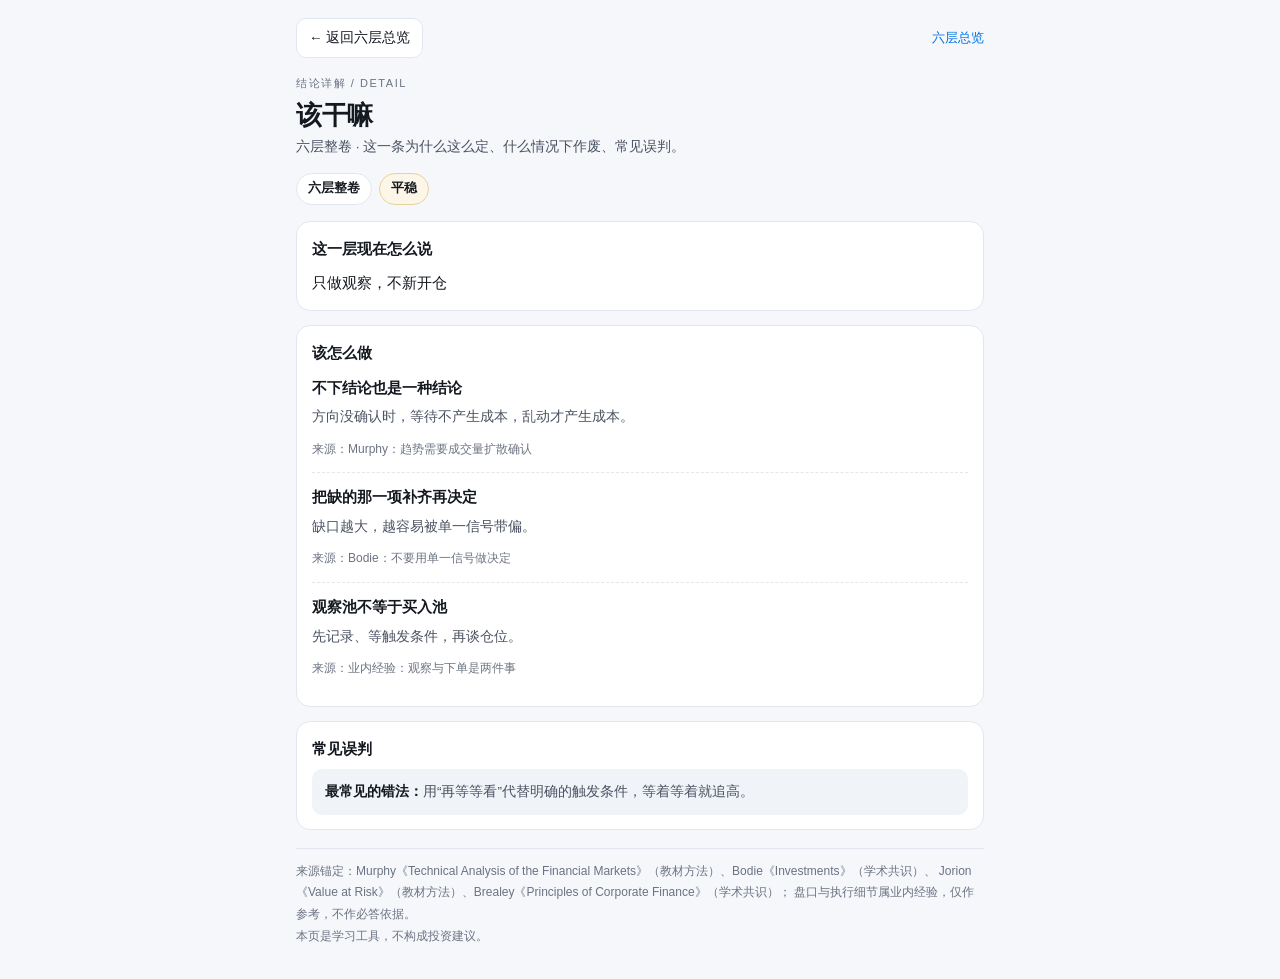
==== explain/detail.html @ 30c4c939 "恢复常驻量条并重构判断面板：0 题即显示、有趋势不再消失 - 量条四态 × 强度三档重做（同亮度只推饱和度），首屏即有、逐题原地更新、刷新从 localStorage 恢复 - 面板删掉「本层 / 总" ====
<!DOCTYPE html>
<html lang="zh-CN">
<head>
<meta charset="utf-8">
<meta name="viewport" content="width=device-width,initial-scale=1,viewport-fit=cover">
<meta name="color-scheme" content="light dark">
<meta name="description" content="六层判断链 · 结论详解：为什么这么定、什么情况下作废、常见误判。">
<title>详解 · 六层判断链</title>
<link rel="icon" type="image/png" href="../assets/favicon.png">
<script>try{var t=localStorage.getItem('stock6.v1.theme');if(t)document.documentElement.dataset.theme=JSON.parse(t);}catch(e){}</script>
<script src="../assets/layers.js" defer></script>
<style>
:root{--bg:#f5f7fb;--card:#fff;--ink:#14181f;--ink2:#4a5261;--ink3:#6b7382;--line:#e2e7ef;--accent:#0071e3;--surface2:#f0f3f8}
@media (prefers-color-scheme:dark){
  :root:not([data-theme="light"]){--bg:#0d0e12;--card:#15171d;--ink:#e9ebf0;--ink2:#b3b9c6;--ink3:#8d94a3;--line:#262a33;--accent:#6fb4ff;--surface2:#1b1e25}
}
:root[data-theme="dark"]{--bg:#0d0e12;--card:#15171d;--ink:#e9ebf0;--ink2:#b3b9c6;--ink3:#8d94a3;--line:#262a33;--accent:#6fb4ff;--surface2:#1b1e25}
*{box-sizing:border-box}
html{-webkit-text-size-adjust:100%}
body{margin:0;background:var(--bg);color:var(--ink);
  font:15px/1.7 -apple-system,BlinkMacSystemFont,"Segoe UI","PingFang SC","Hiragino Sans GB","Microsoft YaHei",sans-serif}
.wrap{max-width:720px;margin:0 auto;padding:14px 16px calc(32px + env(safe-area-inset-bottom))}
.top{display:flex;align-items:center;gap:10px;padding:4px 0 10px}
.back{display:inline-flex;align-items:center;gap:6px;min-height:40px;padding:0 12px;border:1px solid var(--line);
  border-radius:10px;color:var(--ink);text-decoration:none;font-size:13.5px;background:var(--card)}
.back:active{background:var(--surface2)}
.home{margin-left:auto;color:var(--accent);text-decoration:none;font-size:13px}
.kicker{font-size:11px;letter-spacing:.14em;text-transform:uppercase;color:var(--ink3);margin:6px 0 6px}
h1{margin:0 0 4px;font-size:26px;line-height:1.3;letter-spacing:-.01em}
.sub{margin:0 0 14px;color:var(--ink2);font-size:13.5px}
.meta{display:flex;flex-wrap:wrap;gap:7px;margin:0 0 16px}
.chip{display:inline-flex;align-items:center;gap:6px;padding:4px 11px;border-radius:999px;border:1px solid var(--line);
  background:var(--card);font-size:12.5px;color:var(--ink2)}
.chip b{color:var(--ink);font-weight:600}
.chip.pos{color:#b3261e;border-color:#e7b3ac;background:#fdf1ef}
.chip.neg{color:#0a7042;border-color:#acd6bf;background:#eef8f2}
.chip.zero{color:#7a5a00;border-color:#e7d49a;background:#fbf6e8}
@media (prefers-color-scheme:dark){
  :root:not([data-theme="light"]) .chip.pos{color:#ff9d90;border-color:#5a2b26;background:#221413}
  :root:not([data-theme="light"]) .chip.neg{color:#74ddab;border-color:#1f4a37;background:#0f2119}
  :root:not([data-theme="light"]) .chip.zero{color:#edcf7a;border-color:#57472a;background:#211c11}
}
:root[data-theme="dark"] .chip.pos{color:#ff9d90;border-color:#5a2b26;background:#221413}
:root[data-theme="dark"] .chip.neg{color:#74ddab;border-color:#1f4a37;background:#0f2119}
:root[data-theme="dark"] .chip.zero{color:#edcf7a;border-color:#57472a;background:#211c11}
.card{background:var(--card);border:1px solid var(--line);border-radius:14px;padding:14px 15px;margin:0 0 14px}
.card h2{margin:0 0 8px;font-size:15px;font-weight:600}
.concl{margin:0;font-size:15px;line-height:1.8;color:var(--ink)}
.pts{margin:0;padding:0;list-style:none}
.pt{padding:12px 0;border-top:1px dashed var(--line)}
.pt:first-child{border-top:0;padding-top:2px}
.pt h3{margin:0 0 4px;font-size:14.5px;font-weight:600;color:var(--ink)}
.pt p{margin:0 0 6px;font-size:14px;line-height:1.75;color:var(--ink2)}
.src{display:inline-block;font-size:12px;line-height:1.6;color:var(--ink3)}
.note{margin:0;font-size:13.5px;line-height:1.75;color:var(--ink2);background:var(--surface2);
  border-radius:10px;padding:11px 13px}
.note b{color:var(--ink)}
.foot{font-size:12px;line-height:1.8;color:var(--ink3);margin-top:18px;border-top:1px solid var(--line);padding-top:12px}
@media (prefers-reduced-motion:reduce){*{transition:none!important;animation:none!important}}
</style>
</head>
<body>
<main class="wrap">
  <div class="top">
    <a class="back" id="back" href="../index.html">← 返回</a>
    <a class="home" href="../index.html">六层总览</a>
  </div>
  <div class="kicker">结论详解 / Detail</div>
  <h1 id="title">该干嘛</h1>
  <p class="sub" id="sub">这一层为什么这么定、什么情况下作废、常见误判。</p>
  <div class="meta" id="meta"></div>
  <section class="card">
    <h2>这一层现在怎么说</h2>
    <p class="concl" id="concl"></p>
  </section>
  <section class="card">
    <h2 id="ptsHead">要点</h2>
    <ul class="pts" id="pts"></ul>
  </section>
  <section class="card">
    <h2>常见误判</h2>
    <p class="note" id="mis"></p>
  </section>
  <div class="foot">
    来源锚定：Murphy《Technical Analysis of the Financial Markets》（教材方法）、Bodie《Investments》（学术共识）、
    Jorion《Value at Risk》（教材方法）、Brealey《Principles of Corporate Finance》（学术共识）；
    盘口与执行细节属业内经验，仅作参考，不作必答依据。<br>
    本页是学习工具，不构成投资建议。
  </div>
</main>
<script>
(function(){
  var LNAME={layer1:'环境',layer2:'板块',layer3:'位置',layer4:'共振',layer5:'质量',layer6:'仓位'};
  var KNAME={action:'该干嘛',stop:'止损',switch:'改口条件'};
  var SNAME={good:'偏有利',bad:'偏不利',neutral:'平稳',unknown:'未判'};
  var SCLS={good:'pos',bad:'neg',neutral:'zero',unknown:'zero'};
  var PTS={
    action:{
      pos:[
        {h:'先定风险，再定仓位',d:'先把止损位画在结构下方，再用风险预算 ÷ 止损距离算股数。顺序反了，仓位就是拍脑袋。',s:'Jorion《Value at Risk》：先量化风险，再决定仓位'},
        {h:'只在量能确认时动手',d:'价格突破但成交量不跟，按“未确认”处理，等量能回来再进。',s:'Murphy：量价需要互相确认'},
        {h:'首笔不满仓',d:'首笔三成以内，把剩下的仓位留给“确认之后”。',s:'Bodie《Investments》：风险与回报的权衡；业内经验'}],
      zero:[
        {h:'不下结论也是一种结论',d:'方向没确认时，等待不产生成本，乱动才产生成本。',s:'Murphy：趋势需要成交量扩散确认'},
        {h:'把缺的那一项补齐再决定',d:'缺口越大，越容易被单一信号带偏。',s:'Bodie：不要用单一信号做决定'},
        {h:'观察池不等于买入池',d:'先记录、等触发条件，再谈仓位。',s:'业内经验：观察与下单是两件事'}],
      neg:[
        {h:'先退出，再分析',d:'趋势破坏后先离场观察，别在下跌里给自己找理由。',s:'Murphy：趋势破坏后先退出观察'},
        {h:'不接下跌中的刀',d:'下跌趋势里的反弹多为逃命波，等结构重新站住再说。',s:'业内经验：掉队股反抽多为逃命波'},
        {h:'已有仓位按写好的止损执行',d:'规则先于判断，触发就走，不临场改口。',s:'Jorion：先量化风险，再决定仓位'}]
    },
    stop:{
      pos:[
        {h:'止损放在结构下方',d:'用最近的支撑或前低，而不是一个固定百分比；破了就是结构破坏。',s:'Murphy：支撑跌破即结构破坏'},
        {h:'触发即走，不讨价还价',d:'止损是事先写好的规则，不是盘中重新评估的议题。',s:'Jorion：风险预算先于交易'},
        {h:'止损距离决定仓位',d:'同样的风险预算，止损越远，仓位必须越小。',s:'Brealey《Principles of Corporate Finance》：风险与回报匹配'}],
      zero:[
        {h:'没有仓位，就没有止损',d:'空仓时不用挂止损单；先把“进场后什么价位算失效”写下来。',s:'业内经验：规则先行'},
        {h:'先写规则，再等信号',d:'把失效条件写成一句可执行的话，而不是“感觉不对就走”。',s:'Murphy：先定义趋势，再谈操作'},
        {h:'观察池也要有失效条件',d:'不加条件的“关注”，等于永远不结束。',s:'Bodie：先定义风险，再谈收益'}],
      neg:[
        {h:'跌破前低就走',d:'已有仓位跌破最近的结构低点，先退出再讨论对错。',s:'Murphy：支撑跌破即结构破坏'},
        {h:'反弹到均线减，不补仓摊平',d:'摊平是把亏损放大，不是把风险变小。',s:'Jorion：风险暴露不能被“摊平”消除'},
        {h:'止损触发后不加仓',d:'这条要写进规则，避免临场改口。',s:'业内经验：纪律优先于判断'}]
    },
    switch:{
      pos:[
        {h:'量价背离先降级',d:'价格创新高但量在缩，先把结论降一档，等量能回来再恢复。',s:'Murphy：量价关系九法则'},
        {h:'大周期优先',d:'60 分钟与日线冲突时，听日线的。',s:'Murphy：小周期服从大周期'},
        {h:'出现否决项直接作废',d:'一票否决不看其他项，先按不利处理。',s:'库内否决项口径'}],
      zero:[
        {h:'补齐缺的那一项再改口',d:'只差量能就等量能，不靠猜。',s:'Murphy：量价需要互相确认'},
        {h:'改口条件要能被证伪',d:'写成“看到什么就改口”，而不是“差不多了”。',s:'Bodie：可检验的假设才有意义'},
        {h:'别因为时间流逝改口',d:'没有新证据，结论不因为过了几天而变化。',s:'业内经验：时间不是证据'}],
      neg:[
        {h:'缩量止跌且宽度转多才改口',d:'两个条件同时满足，才算环境转了。',s:'Murphy：量价需要互相确认'},
        {h:'不要因为“跌多了”改口',d:'便宜不是买入理由，趋势破坏后的反弹多为逃命波。',s:'业内经验：低位放量需二次确认'},
        {h:'否决项消除才复原',d:'否决没消除，其他项再好也不改口。',s:'库内否决项口径'}]
    }
  };
  var MIS={
    action:{pos:'把“看对方向”当成“可以重仓”，或用一次信号替代整条链。',
      zero:'用“再等等看”代替明确的触发条件，等着等着就追高。',
      neg:'在下跌里找理由补仓，把止损当成建议而不是规则。'},
    stop:{pos:'止损设得太近，被正常波动打掉；或设得太远，等于没有止损。',
      zero:'空仓时谈止损，进场时却没写；规则只存在于口头。',
      neg:'触发后不执行，改用“摊平”或“再给它一天”。'},
    switch:{pos:'把一次盘中噪音当成趋势改变，频繁改口。',
      zero:'没有触发条件就改口，凭感觉换方向。',
      neg:'因为跌幅大、估值低就改口，忽略结构仍在破坏。'}
  };
  function q(name){var m=new RegExp('(?:^|[?&])'+name+'=([^&]*)').exec(location.search);return m?decodeURIComponent(m[1]):'';}
  function esc(s){return String(s).replace(/&/g,'&amp;').replace(/</g,'&lt;').replace(/>/g,'&gt;').replace(/"/g,'&quot;');}
  function render(){
    var k=q('k'),l=q('l'),s=q('s');
    if(q('t')==='dark') document.documentElement.dataset.theme='dark';
    if(q('t')==='light') document.documentElement.dataset.theme='light';
    if(!KNAME[k]) k='action';
    if(!LNAME[l]) l='index';
    if(!SCLS[s]) s='neutral';
    var pk=(s==='good'?'pos':(s==='bad'?'neg':'zero'));
    var layName=LNAME[l]||'六层整卷';
    var isLayer=l!=='index';
    document.title=KNAME[k]+' · '+layName+' · 六层判断链';
    var back=document.getElementById('back');
    if(isLayer){back.href='../layers/'+l+'.html';back.textContent='← 返回第 '+l.replace('layer','')+' 层';}
    else{back.href='../index.html';back.textContent='← 返回六层总览';}
    document.getElementById('title').textContent=KNAME[k];
    document.getElementById('sub').textContent=(isLayer?('第 '+l.replace('layer','')+' 层 · '+layName):'六层整卷')+' · 这一条为什么这么定、什么情况下作废、常见误判。';
    var meta='<span class="chip"><b>'+esc(layName)+'</b></span>'
      +'<span class="chip '+SCLS[s]+'"><b>'+esc(SNAME[s])+'</b></span>';
    document.getElementById('meta').innerHTML=meta;
    var ph=null;
    try{
      var P=window.JUDGE&&window.JUDGE.phrase&&window.JUDGE.phrase[isLayer?l:'index'];
      ph=P&&(P[s]||P.neutral);
    }catch(e){}
    var concl=ph?ph.pos:(pk==='pos'?'先定风险再定仓位，只在量能确认时动手。':(pk==='neg'?'先退出观察，已有仓位按写好的止损执行。':'先补齐缺口，暂时不下结论。'));
    if(k==='stop') concl=ph?ph.stop:'先写出可执行的止损位，再谈仓位。';
    if(k==='switch') concl=ph?ph.flip:'把改口条件写成“看到什么就改口”。';
    document.getElementById('concl').textContent=concl||'';
    document.getElementById('ptsHead').textContent=(k==='action'?'该怎么做':(k==='stop'?'止损怎么设':'什么情况下改口'));
    document.getElementById('pts').innerHTML=PTS[k][pk].map(function(p){
      return '<li class="pt"><h3>'+esc(p.h)+'</h3><p>'+esc(p.d)+'</p><span class="src">来源：'+esc(p.s)+'</span></li>';
    }).join('');
    document.getElementById('mis').innerHTML='<b>最常见的错法：</b>'+esc(MIS[k][pk]);
  }
  document.addEventListener('DOMContentLoaded',render);
})();
</script>
</body>
</html>
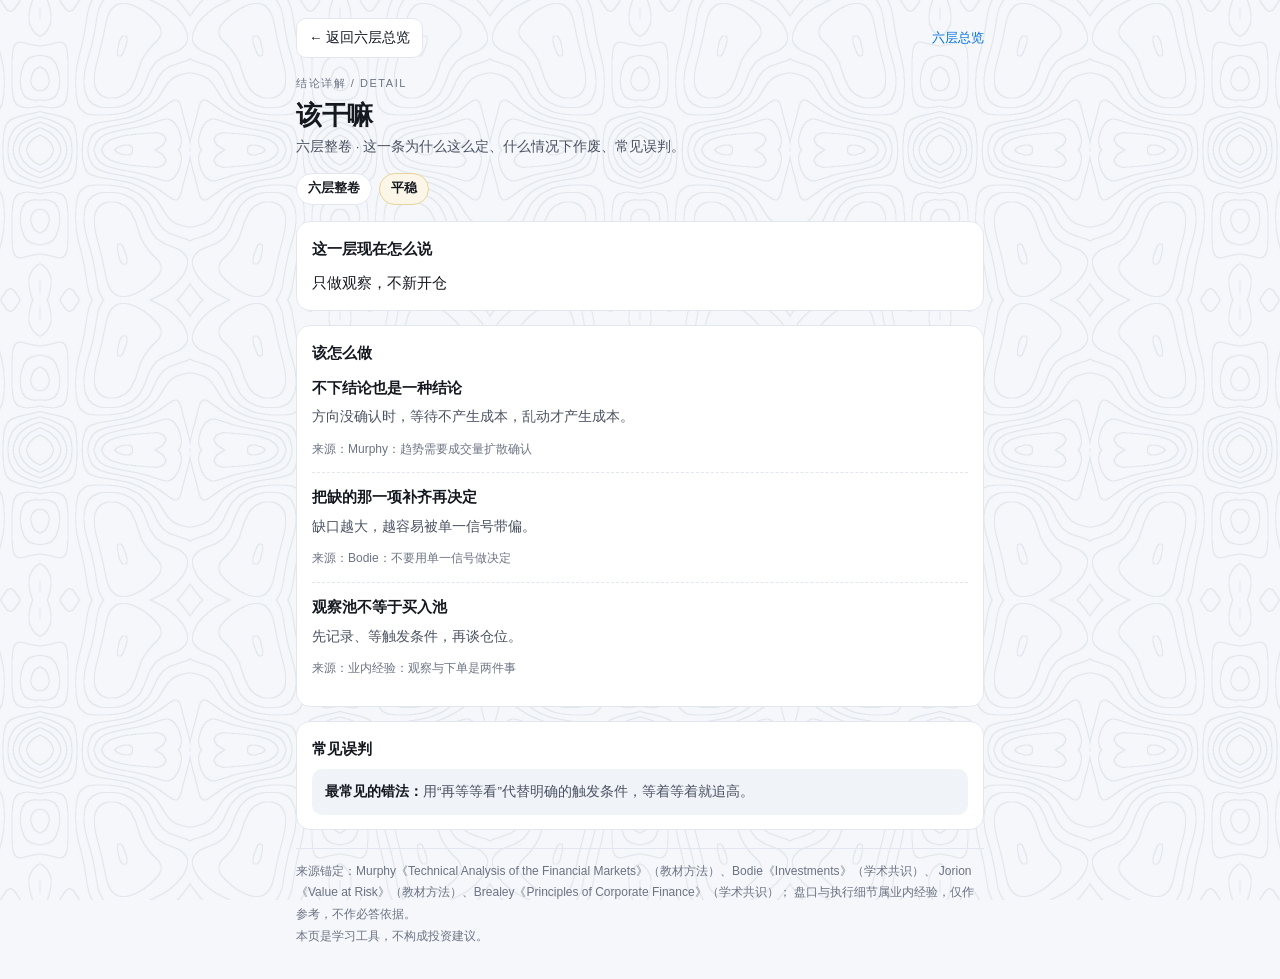
==== commit 368531ed: "全站铺满等高线底纹 + 页面转场遮幕 + 删第一层导语 - 新增 fixed 底纹层（body::before，浅色 multiply / 暗色 screen），首页与六层、详解页全程覆盖；夜间区仍纯" ====
--- a/explain/detail.html
+++ b/explain/detail.html
@@ -19,6 +19,27 @@
 html{-webkit-text-size-adjust:100%}
 body{margin:0;background:var(--bg);color:var(--ink);
   font:15px/1.7 -apple-system,BlinkMacSystemFont,"Segoe UI","PingFang SC","Hiragino Sans GB","Microsoft YaHei",sans-serif}
+/* 全站底纹：详解页同样铺满，固定在最底层 */
+body::before{content:"";position:fixed;inset:0;z-index:-1;pointer-events:none;
+  background-color:var(--bg);
+  background-image:url(../assets/tex-contour-light.jpg);
+  background-repeat:repeat;background-size:300px auto;background-position:center top;
+  background-blend-mode:multiply;opacity:.26}
+@media (prefers-color-scheme:dark){
+  :root:not([data-theme="light"]) body::before{background-image:url(../assets/tex-contour.jpg);background-blend-mode:screen;opacity:.45}
+}
+:root[data-theme="dark"] body::before{background-image:url(../assets/tex-contour.jpg);background-blend-mode:screen;opacity:.45}
+/* 页面转场遮幕 */
+.pv{position:fixed;inset:0;z-index:9999;pointer-events:none;background:#fffa00;
+  transform:translateX(-100%);transition:transform .4s cubic-bezier(.65,.05,.36,1);
+  display:flex;align-items:center;justify-content:center}
+.pv-cover{transform:translateX(0)}
+.pv-out{transform:translateX(100%);transition-duration:.45s}
+.pv-logo{font:800 20px/1 -apple-system,BlinkMacSystemFont,"PingFang SC","Microsoft YaHei",sans-serif;
+  letter-spacing:.14em;color:#14181f}
+:root[data-theme="dark"] .pv{background:#e9e05c}
+@media (prefers-color-scheme:dark){:root:not([data-theme="light"]) .pv{background:#e9e05c}}
+@media (prefers-reduced-motion:reduce){.pv{display:none}}
 .wrap{max-width:720px;margin:0 auto;padding:14px 16px calc(32px + env(safe-area-inset-bottom))}
 .top{display:flex;align-items:center;gap:10px;padding:4px 0 10px}
 .back{display:inline-flex;align-items:center;gap:6px;min-height:40px;padding:0 12px;border:1px solid var(--line);
@@ -187,6 +208,45 @@
   }
   document.addEventListener('DOMContentLoaded',render);
 })();
+/* 页面转场：与 app.js 同款遮幕，覆盖「返回」等内部链接 */
+(function(){
+  var KEY='stock6.v1.pt';
+  if(window.matchMedia&&window.matchMedia('(prefers-reduced-motion: reduce)').matches) return;
+  var busy=false,ov=null;
+  function make(){
+    if(ov&&ov.parentNode) return ov;
+    ov=document.createElement('div');ov.className='pv';ov.setAttribute('aria-hidden','true');
+    ov.innerHTML='<span class="pv-logo">YØYA</span>';document.body.appendChild(ov);return ov;
+  }
+  function playIn(url){
+    if(busy) return;busy=true;
+    var o=make(),jumped=false;
+    function jump(){if(jumped)return;jumped=true;try{sessionStorage.setItem(KEY,'1');}catch(e){}location.href=url;}
+    o.classList.add('pv-cover');
+    o.addEventListener('transitionend',jump,{once:true});
+    setTimeout(jump,440);
+  }
+  document.addEventListener('click',function(e){
+    if(e.defaultPrevented||busy) return;
+    if(e.button&&e.button!==0) return;
+    if(e.metaKey||e.ctrlKey||e.shiftKey||e.altKey) return;
+    var a=e.target.closest?e.target.closest('a[href]'):null;
+    if(!a) return;
+    var raw=a.getAttribute('href')||'';
+    if(!raw||raw.charAt(0)==='#'||a.target==='_blank'||a.hasAttribute('download')) return;
+    var u;try{u=new URL(a.href,location.href);}catch(err){return;}
+    if(u.origin!==location.origin) return;
+    if(u.href.split('#')[0]===location.href.split('#')[0]) return;
+    e.preventDefault();playIn(u.href);
+  },true);
+  var flag=false;
+  try{flag=sessionStorage.getItem(KEY)==='1';if(flag)sessionStorage.removeItem(KEY);}catch(e){}
+  if(!flag) return;
+  var o=make();
+  o.classList.add('pv-cover');o.style.transition='none';void o.offsetWidth;o.style.transition='';
+  requestAnimationFrame(function(){o.classList.remove('pv-cover');o.classList.add('pv-out');});
+  setTimeout(function(){o.classList.remove('pv-out');o.style.transform='';},1000);
+})();
 </script>
 </body>
 </html>
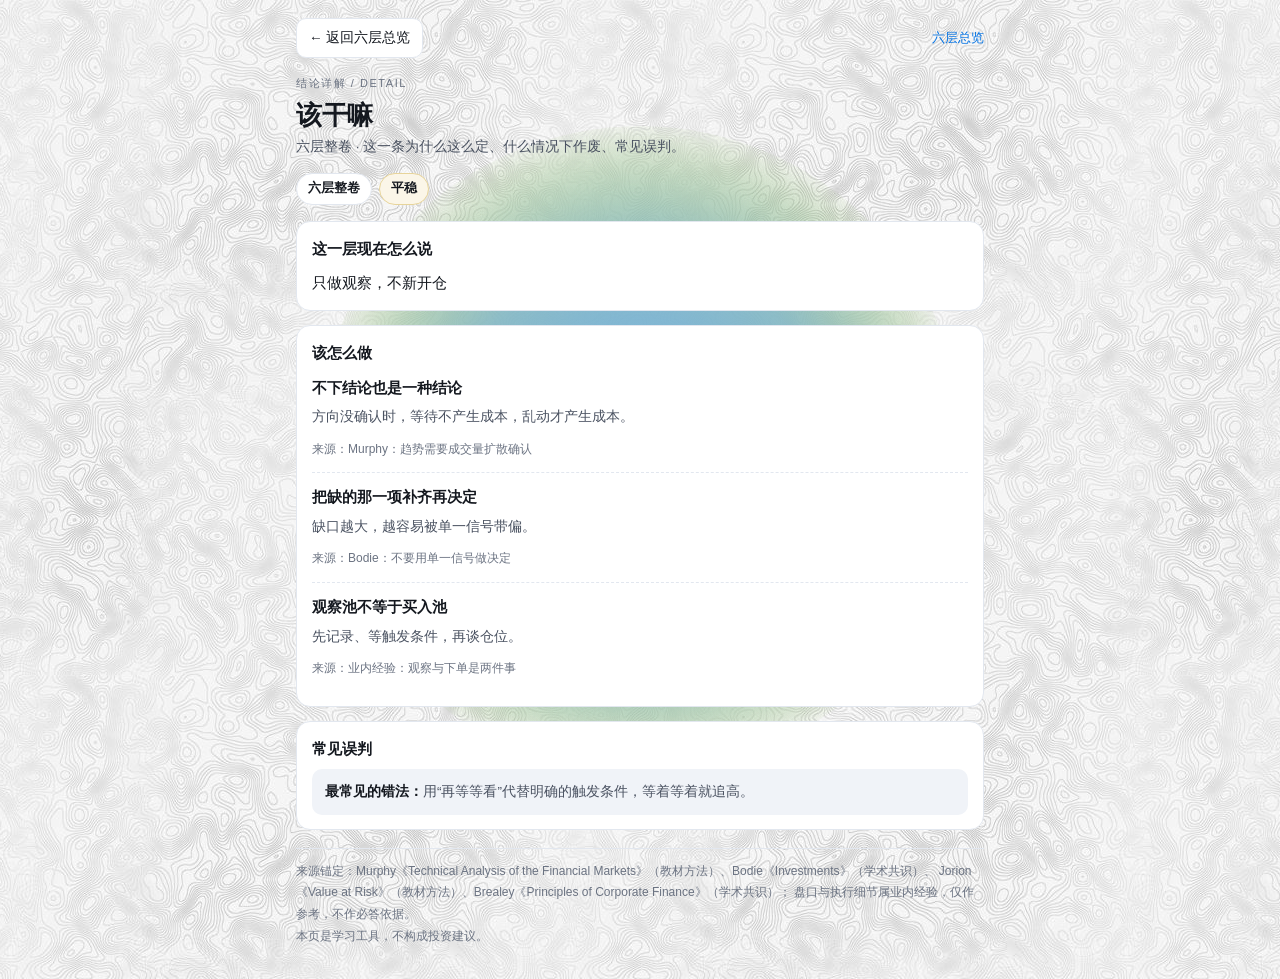
==== commit 582afbcc: "修复底纹未铺满：改挂 html 画布 + 新等高线纹理；纸白 #f5f5f5；动态渐变独立层置于纹理之上；转场遮幕只播一次" ====
--- a/explain/detail.html
+++ b/explain/detail.html
@@ -7,40 +7,64 @@
 <meta name="description" content="六层判断链 · 结论详解：为什么这么定、什么情况下作废、常见误判。">
 <title>详解 · 六层判断链</title>
 <link rel="icon" type="image/png" href="../assets/favicon.png">
-<script>try{var t=localStorage.getItem('stock6.v1.theme');if(t)document.documentElement.dataset.theme=JSON.parse(t);}catch(e){}</script>
+<script>try{var t=localStorage.getItem('stock6.v1.theme');if(t)document.documentElement.dataset.theme=JSON.parse(t);}catch(e){}try{if(sessionStorage.getItem('stock6.v1.pt')==='1')document.documentElement.className+=' pt-in';}catch(e){}</script>
 <script src="../assets/layers.js" defer></script>
 <style>
-:root{--bg:#f5f7fb;--card:#fff;--ink:#14181f;--ink2:#4a5261;--ink3:#6b7382;--line:#e2e7ef;--accent:#0071e3;--surface2:#f0f3f8}
+:root{--bg:#f5f5f5;--card:#fff;--ink:#14181f;--ink2:#4a5261;--ink3:#6b7382;--line:#e2e7ef;--accent:#0071e3;--surface2:#f0f3f8}
 @media (prefers-color-scheme:dark){
   :root:not([data-theme="light"]){--bg:#0d0e12;--card:#15171d;--ink:#e9ebf0;--ink2:#b3b9c6;--ink3:#8d94a3;--line:#262a33;--accent:#6fb4ff;--surface2:#1b1e25}
 }
 :root[data-theme="dark"]{--bg:#0d0e12;--card:#15171d;--ink:#e9ebf0;--ink2:#b3b9c6;--ink3:#8d94a3;--line:#262a33;--accent:#6fb4ff;--surface2:#1b1e25}
 *{box-sizing:border-box}
 html{-webkit-text-size-adjust:100%}
-body{margin:0;background:var(--bg);color:var(--ink);
+body{margin:0;background:transparent;color:var(--ink);
   font:15px/1.7 -apple-system,BlinkMacSystemFont,"Segoe UI","PingFang SC","Hiragino Sans GB","Microsoft YaHei",sans-serif}
-/* 全站底纹：详解页同样铺满，固定在最底层 */
-body::before{content:"";position:fixed;inset:0;z-index:-1;pointer-events:none;
-  background-color:var(--bg);
-  background-image:url(../assets/tex-contour-light.jpg);
-  background-repeat:repeat;background-size:300px auto;background-position:center top;
-  background-blend-mode:multiply;opacity:.26}
+/* 全站底纹：纸白底 #f5f5f5 → 等高线纹理 → 动态渐变 → 正文 */
+html{background-color:var(--bg);background-image:url(../assets/tex-contour-1487-light.jpg);background-repeat:repeat;
+  background-size:558px 675px;background-position:center top}
 @media (prefers-color-scheme:dark){
-  :root:not([data-theme="light"]) body::before{background-image:url(../assets/tex-contour.jpg);background-blend-mode:screen;opacity:.45}
-}
-:root[data-theme="dark"] body::before{background-image:url(../assets/tex-contour.jpg);background-blend-mode:screen;opacity:.45}
+  :root:not([data-theme="light"]){background-image:url(../assets/tex-contour-1487-dark.jpg)}
+}
+:root[data-theme="dark"]{background-image:url(../assets/tex-contour-1487-dark.jpg)}
+/* 动态渐变：固定全屏独立图层，压在等高线纹理之上、正文之下 */
+.bg-flow{position:fixed;inset:0;z-index:0;pointer-events:none;overflow:hidden}
+.bg-flow i{position:absolute;left:50%;top:50%;width:72vmin;height:72vmin;margin:-36vmin 0 0 -36vmin;border-radius:50%;
+  background:radial-gradient(circle,rgb(var(--fc) / var(--fa)) 0,rgb(var(--fc) / calc(var(--fa) * .62)) 42%,rgb(var(--fc) / 0) 72%);
+  will-change:transform;animation:flowA 4.8s linear infinite}
+.bg-flow i:nth-child(1){--fc:255 250 0;--fa:.85}
+.bg-flow i:nth-child(2){--fc:255 245 107;--fa:.86;animation-name:flowB}
+.bg-flow i:nth-child(3){--fc:0 113 227;--fa:.62;animation-name:flowC}
+.bg-flow i:nth-child(4){--fc:125 182 255;--fa:.72;animation-name:flowD}
+@keyframes flowA{0%{transform:translate3d(70vw,0vh,0)}12.5%{transform:translate3d(49.5vw,21.2vh,0)}25%{transform:translate3d(0vw,30vh,0)}37.5%{transform:translate3d(-49.5vw,21.2vh,0)}50%{transform:translate3d(-70vw,0vh,0)}62.5%{transform:translate3d(-49.5vw,-21.2vh,0)}75%{transform:translate3d(0vw,-30vh,0)}87.5%{transform:translate3d(49.5vw,-21.2vh,0)}100%{transform:translate3d(70vw,0vh,0)}}
+@keyframes flowB{0%{transform:translate3d(-30.3vw,34.5vh,0)}12.5%{transform:translate3d(-58vw,10.1vh,0)}25%{transform:translate3d(-51.8vw,-20.2vh,0)}37.5%{transform:translate3d(-15.2vw,-38.7vh,0)}50%{transform:translate3d(30.3vw,-34.5vh,0)}62.5%{transform:translate3d(58vw,-10.1vh,0)}75%{transform:translate3d(51.8vw,20.2vh,0)}87.5%{transform:translate3d(15.2vw,38.7vh,0)}100%{transform:translate3d(-30.3vw,34.5vh,0)}}
+@keyframes flowC{0%{transform:translate3d(-39.2vw,-26.1vh,0)}12.5%{transform:translate3d(21.6vw,-28.9vh,0)}25%{transform:translate3d(69.7vw,-14.7vh,0)}37.5%{transform:translate3d(77vw,8.1vh,0)}50%{transform:translate3d(39.2vw,26.1vh,0)}62.5%{transform:translate3d(-21.6vw,28.9vh,0)}75%{transform:translate3d(-69.7vw,14.7vh,0)}87.5%{transform:translate3d(-77vw,-8.1vh,0)}100%{transform:translate3d(-39.2vw,-26.1vh,0)}}
+@keyframes flowD{0%{transform:translate3d(27vw,29.5vh,0)}12.5%{transform:translate3d(-10.6vw,34.2vh,0)}25%{transform:translate3d(-42.1vw,18.9vh,0)}37.5%{transform:translate3d(-48.9vw,-7.5vh,0)}50%{transform:translate3d(-27vw,-29.5vh,0)}62.5%{transform:translate3d(10.6vw,-34.2vh,0)}75%{transform:translate3d(42.1vw,-18.9vh,0)}87.5%{transform:translate3d(48.9vw,7.5vh,0)}100%{transform:translate3d(27vw,29.5vh,0)}}
+:root[data-theme="dark"] .bg-flow i{opacity:.34;filter:saturate(.7)}
+@media (prefers-color-scheme:dark){:root:not([data-theme="light"]) .bg-flow i{opacity:.34;filter:saturate(.7)}}
+@media (prefers-reduced-motion:reduce){
+  .bg-flow i{animation:none}
+  .bg-flow i:nth-child(1){transform:translate3d(70vw,0,0)}
+  .bg-flow i:nth-child(2){transform:translate3d(-30.3vw,34.5vh,0)}
+  .bg-flow i:nth-child(3){transform:translate3d(-39.2vw,-26.1vh,0)}
+  .bg-flow i:nth-child(4){transform:translate3d(27vw,29.5vh,0)}
+}
 /* 页面转场遮幕 */
-.pv{position:fixed;inset:0;z-index:9999;pointer-events:none;background:#fffa00;
-  transform:translateX(-100%);transition:transform .4s cubic-bezier(.65,.05,.36,1);
+.pv{position:fixed;inset:0;z-index:9999;pointer-events:none;background:#f5f5f5;
+  transform:translateX(-100%);
   display:flex;align-items:center;justify-content:center}
-.pv-cover{transform:translateX(0)}
-.pv-out{transform:translateX(100%);transition-duration:.45s}
+html.pt-in .pv{transform:translateX(0)}
+.pv-cover{transform:translateX(0);animation:pvIn .4s cubic-bezier(.65,.05,.36,1) both}
+.pv-out{transform:translateX(100%);animation:pvOut .45s cubic-bezier(.65,.05,.36,1) both}
+@keyframes pvIn{from{transform:translateX(-100%)}to{transform:translateX(0)}}
+@keyframes pvOut{from{transform:translateX(0)}to{transform:translateX(100%)}}
 .pv-logo{font:800 20px/1 -apple-system,BlinkMacSystemFont,"PingFang SC","Microsoft YaHei",sans-serif;
   letter-spacing:.14em;color:#14181f}
-:root[data-theme="dark"] .pv{background:#e9e05c}
-@media (prefers-color-scheme:dark){:root:not([data-theme="light"]) .pv{background:#e9e05c}}
+:root[data-theme="dark"] .pv{background:#0d0e12}
+@media (prefers-color-scheme:dark){:root:not([data-theme="light"]) .pv{background:#0d0e12}}
+:root[data-theme="dark"] .pv-logo{color:#e9ebf0}
+@media (prefers-color-scheme:dark){:root:not([data-theme="light"]) .pv-logo{color:#e9ebf0}}
 @media (prefers-reduced-motion:reduce){.pv{display:none}}
-.wrap{max-width:720px;margin:0 auto;padding:14px 16px calc(32px + env(safe-area-inset-bottom))}
+.wrap{position:relative;z-index:1;max-width:720px;margin:0 auto;padding:14px 16px calc(32px + env(safe-area-inset-bottom))}
 .top{display:flex;align-items:center;gap:10px;padding:4px 0 10px}
 .back{display:inline-flex;align-items:center;gap:6px;min-height:40px;padding:0 12px;border:1px solid var(--line);
   border-radius:10px;color:var(--ink);text-decoration:none;font-size:13.5px;background:var(--card)}
@@ -81,6 +105,8 @@
 </style>
 </head>
 <body>
+<div class="pv" id="ptOverlay" aria-hidden="true"><span class="pv-logo">YØYA</span></div>
+
 <main class="wrap">
   <div class="top">
     <a class="back" id="back" href="../index.html">← 返回</a>
@@ -208,29 +234,46 @@
   }
   document.addEventListener('DOMContentLoaded',render);
 })();
-/* 页面转场：与 app.js 同款遮幕，覆盖「返回」等内部链接 */
+/* 动态渐变层：插在 body 最前面，纹理之上、正文之下 */
+(function(){
+  function add(){
+    if(document.querySelector('.bg-flow')) return;
+    var el=document.createElement('div');el.className='bg-flow';el.setAttribute('aria-hidden','true');
+    el.innerHTML='<i></i><i></i><i></i><i></i>';document.body.insertBefore(el,document.body.firstChild);
+  }
+  if(document.readyState==='loading') document.addEventListener('DOMContentLoaded',add); else add();
+})();
+/* 页面转场：与 app.js 同款遮幕（一次点击只一次进入 + 一次退出） */
 (function(){
   var KEY='stock6.v1.pt';
+  if(window.__ptInit) return;
+  window.__ptInit=true;
   if(window.matchMedia&&window.matchMedia('(prefers-reduced-motion: reduce)').matches) return;
-  var busy=false,ov=null;
-  function make(){
-    if(ov&&ov.parentNode) return ov;
-    ov=document.createElement('div');ov.className='pv';ov.setAttribute('aria-hidden','true');
-    ov.innerHTML='<span class="pv-logo">YØYA</span>';document.body.appendChild(ov);return ov;
+  var busy=false;
+  function node(){
+    var o=document.getElementById('ptOverlay');
+    if(o&&o.parentNode) return o;
+    o=document.createElement('div');o.id='ptOverlay';o.className='pv';o.setAttribute('aria-hidden','true');
+    o.innerHTML='<span class="pv-logo">YØYA</span>';document.body.appendChild(o);return o;
   }
   function playIn(url){
     if(busy) return;busy=true;
-    var o=make(),jumped=false;
-    function jump(){if(jumped)return;jumped=true;try{sessionStorage.setItem(KEY,'1');}catch(e){}location.href=url;}
-    o.classList.add('pv-cover');
-    o.addEventListener('transitionend',jump,{once:true});
-    setTimeout(jump,440);
+    var o=node(),done=false,tid=0;
+    function finish(){
+      if(done)return;done=true;clearTimeout(tid);o.removeEventListener('animationend',onEnd);
+      o.classList.add('pv-cover');o.style.transform='translateX(0)';
+      try{sessionStorage.setItem(KEY,'1');}catch(e){}location.href=url;
+    }
+    function onEnd(ev){if(ev.target!==o||ev.animationName!=='pvIn')return;finish();}
+    o.classList.remove('pv-cover','pv-out');void o.offsetWidth;
+    o.classList.add('pv-cover');o.addEventListener('animationend',onEnd);
+    tid=setTimeout(finish,470);
   }
   document.addEventListener('click',function(e){
     if(e.defaultPrevented||busy) return;
     if(e.button&&e.button!==0) return;
     if(e.metaKey||e.ctrlKey||e.shiftKey||e.altKey) return;
-    var a=e.target.closest?e.target.closest('a[href]'):null;
+    var a=e.target&&e.target.closest?e.target.closest('a[href]'):null;
     if(!a) return;
     var raw=a.getAttribute('href')||'';
     if(!raw||raw.charAt(0)==='#'||a.target==='_blank'||a.hasAttribute('download')) return;
@@ -242,10 +285,12 @@
   var flag=false;
   try{flag=sessionStorage.getItem(KEY)==='1';if(flag)sessionStorage.removeItem(KEY);}catch(e){}
   if(!flag) return;
-  var o=make();
-  o.classList.add('pv-cover');o.style.transition='none';void o.offsetWidth;o.style.transition='';
-  requestAnimationFrame(function(){o.classList.remove('pv-cover');o.classList.add('pv-out');});
-  setTimeout(function(){o.classList.remove('pv-out');o.style.transform='';},1000);
+  var o=node(),root=document.documentElement;
+  o.classList.remove('pv-cover');o.classList.add('pv-out');root.classList.remove('pt-in');
+  o.addEventListener('animationend',function(ev){
+    if(ev.target===o&&ev.animationName==='pvOut') o.remove();
+  },{once:true});
+  setTimeout(function(){root.classList.remove('pt-in');if(o.parentNode) o.remove();},1000);
 })();
 </script>
 </body>
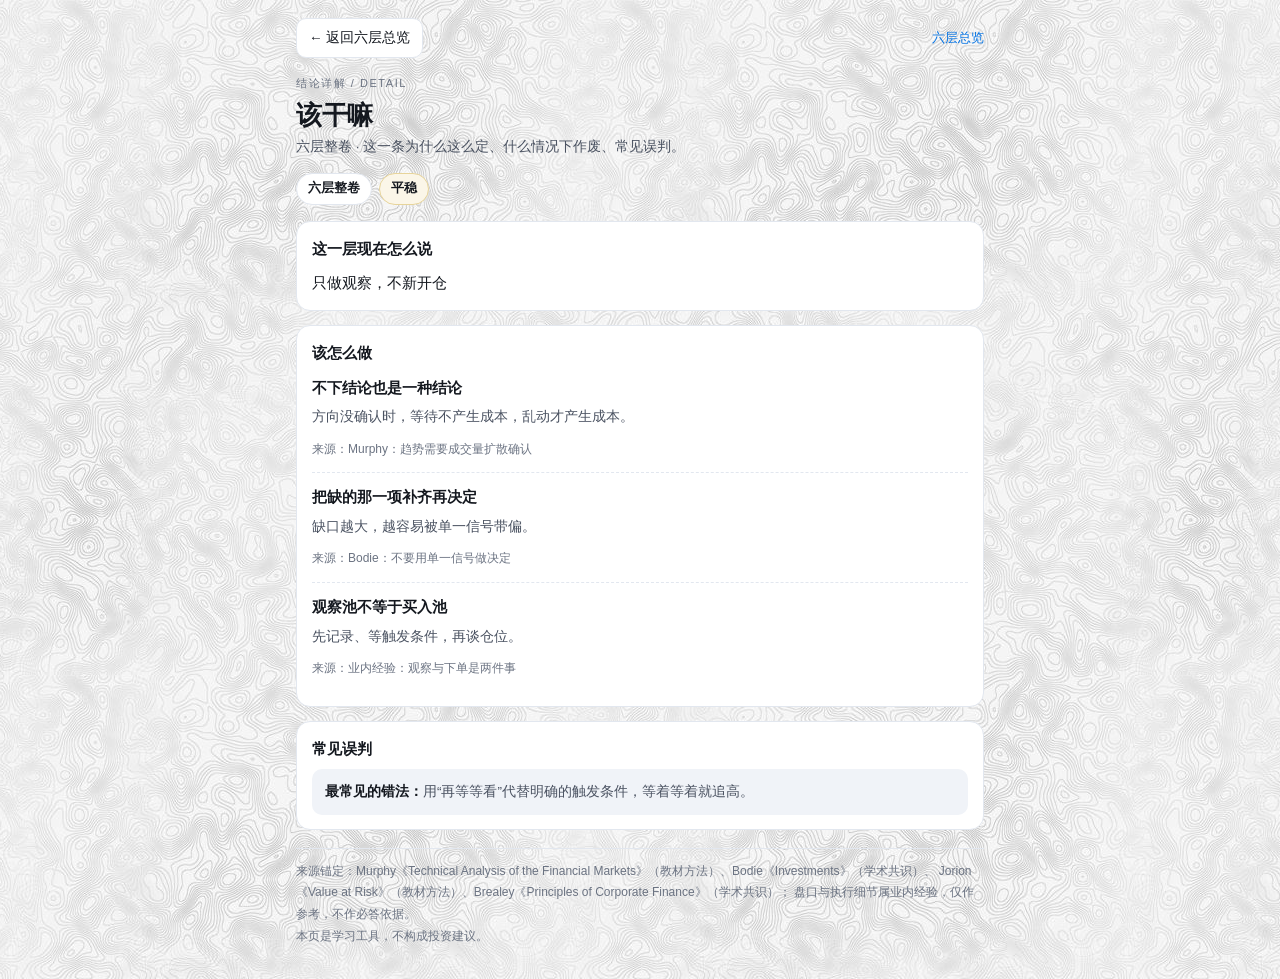
==== commit 0f0fa42a: "移除动态渐变层：删除 .bg-flow 及 flowA-D 关键帧、暗色调色与注入代码；层级恢复为 纸白底 → 等高线纹理 → 正文；首屏仅保留三层纹理视差" ====
--- a/explain/detail.html
+++ b/explain/detail.html
@@ -19,35 +19,14 @@
 html{-webkit-text-size-adjust:100%}
 body{margin:0;background:transparent;color:var(--ink);
   font:15px/1.7 -apple-system,BlinkMacSystemFont,"Segoe UI","PingFang SC","Hiragino Sans GB","Microsoft YaHei",sans-serif}
-/* 全站底纹：纸白底 #f5f5f5 → 等高线纹理 → 动态渐变 → 正文 */
+/* 全站底纹：纸白底 #f5f5f5 → 等高线纹理 → 正文 */
 html{background-color:var(--bg);background-image:url(../assets/tex-contour-1487-light.jpg);background-repeat:repeat;
   background-size:558px 675px;background-position:center top}
 @media (prefers-color-scheme:dark){
   :root:not([data-theme="light"]){background-image:url(../assets/tex-contour-1487-dark.jpg)}
 }
 :root[data-theme="dark"]{background-image:url(../assets/tex-contour-1487-dark.jpg)}
-/* 动态渐变：固定全屏独立图层，压在等高线纹理之上、正文之下 */
-.bg-flow{position:fixed;inset:0;z-index:0;pointer-events:none;overflow:hidden}
-.bg-flow i{position:absolute;left:50%;top:50%;width:72vmin;height:72vmin;margin:-36vmin 0 0 -36vmin;border-radius:50%;
-  background:radial-gradient(circle,rgb(var(--fc) / var(--fa)) 0,rgb(var(--fc) / calc(var(--fa) * .62)) 42%,rgb(var(--fc) / 0) 72%);
-  will-change:transform;animation:flowA 4.8s linear infinite}
-.bg-flow i:nth-child(1){--fc:255 250 0;--fa:.85}
-.bg-flow i:nth-child(2){--fc:255 245 107;--fa:.86;animation-name:flowB}
-.bg-flow i:nth-child(3){--fc:0 113 227;--fa:.62;animation-name:flowC}
-.bg-flow i:nth-child(4){--fc:125 182 255;--fa:.72;animation-name:flowD}
-@keyframes flowA{0%{transform:translate3d(70vw,0vh,0)}12.5%{transform:translate3d(49.5vw,21.2vh,0)}25%{transform:translate3d(0vw,30vh,0)}37.5%{transform:translate3d(-49.5vw,21.2vh,0)}50%{transform:translate3d(-70vw,0vh,0)}62.5%{transform:translate3d(-49.5vw,-21.2vh,0)}75%{transform:translate3d(0vw,-30vh,0)}87.5%{transform:translate3d(49.5vw,-21.2vh,0)}100%{transform:translate3d(70vw,0vh,0)}}
-@keyframes flowB{0%{transform:translate3d(-30.3vw,34.5vh,0)}12.5%{transform:translate3d(-58vw,10.1vh,0)}25%{transform:translate3d(-51.8vw,-20.2vh,0)}37.5%{transform:translate3d(-15.2vw,-38.7vh,0)}50%{transform:translate3d(30.3vw,-34.5vh,0)}62.5%{transform:translate3d(58vw,-10.1vh,0)}75%{transform:translate3d(51.8vw,20.2vh,0)}87.5%{transform:translate3d(15.2vw,38.7vh,0)}100%{transform:translate3d(-30.3vw,34.5vh,0)}}
-@keyframes flowC{0%{transform:translate3d(-39.2vw,-26.1vh,0)}12.5%{transform:translate3d(21.6vw,-28.9vh,0)}25%{transform:translate3d(69.7vw,-14.7vh,0)}37.5%{transform:translate3d(77vw,8.1vh,0)}50%{transform:translate3d(39.2vw,26.1vh,0)}62.5%{transform:translate3d(-21.6vw,28.9vh,0)}75%{transform:translate3d(-69.7vw,14.7vh,0)}87.5%{transform:translate3d(-77vw,-8.1vh,0)}100%{transform:translate3d(-39.2vw,-26.1vh,0)}}
-@keyframes flowD{0%{transform:translate3d(27vw,29.5vh,0)}12.5%{transform:translate3d(-10.6vw,34.2vh,0)}25%{transform:translate3d(-42.1vw,18.9vh,0)}37.5%{transform:translate3d(-48.9vw,-7.5vh,0)}50%{transform:translate3d(-27vw,-29.5vh,0)}62.5%{transform:translate3d(10.6vw,-34.2vh,0)}75%{transform:translate3d(42.1vw,-18.9vh,0)}87.5%{transform:translate3d(48.9vw,7.5vh,0)}100%{transform:translate3d(27vw,29.5vh,0)}}
-:root[data-theme="dark"] .bg-flow i{opacity:.34;filter:saturate(.7)}
-@media (prefers-color-scheme:dark){:root:not([data-theme="light"]) .bg-flow i{opacity:.34;filter:saturate(.7)}}
-@media (prefers-reduced-motion:reduce){
-  .bg-flow i{animation:none}
-  .bg-flow i:nth-child(1){transform:translate3d(70vw,0,0)}
-  .bg-flow i:nth-child(2){transform:translate3d(-30.3vw,34.5vh,0)}
-  .bg-flow i:nth-child(3){transform:translate3d(-39.2vw,-26.1vh,0)}
-  .bg-flow i:nth-child(4){transform:translate3d(27vw,29.5vh,0)}
-}
+/* 动态渐变层已移除：层级恢复为 纸白底 → 等高线纹理 → 正文 */
 /* 页面转场遮幕 */
 .pv{position:fixed;inset:0;z-index:9999;pointer-events:none;background:#f5f5f5;
   transform:translateX(-100%);
@@ -234,15 +213,6 @@
   }
   document.addEventListener('DOMContentLoaded',render);
 })();
-/* 动态渐变层：插在 body 最前面，纹理之上、正文之下 */
-(function(){
-  function add(){
-    if(document.querySelector('.bg-flow')) return;
-    var el=document.createElement('div');el.className='bg-flow';el.setAttribute('aria-hidden','true');
-    el.innerHTML='<i></i><i></i><i></i><i></i>';document.body.insertBefore(el,document.body.firstChild);
-  }
-  if(document.readyState==='loading') document.addEventListener('DOMContentLoaded',add); else add();
-})();
 /* 页面转场：与 app.js 同款遮幕（一次点击只一次进入 + 一次退出） */
 (function(){
   var KEY='stock6.v1.pt';
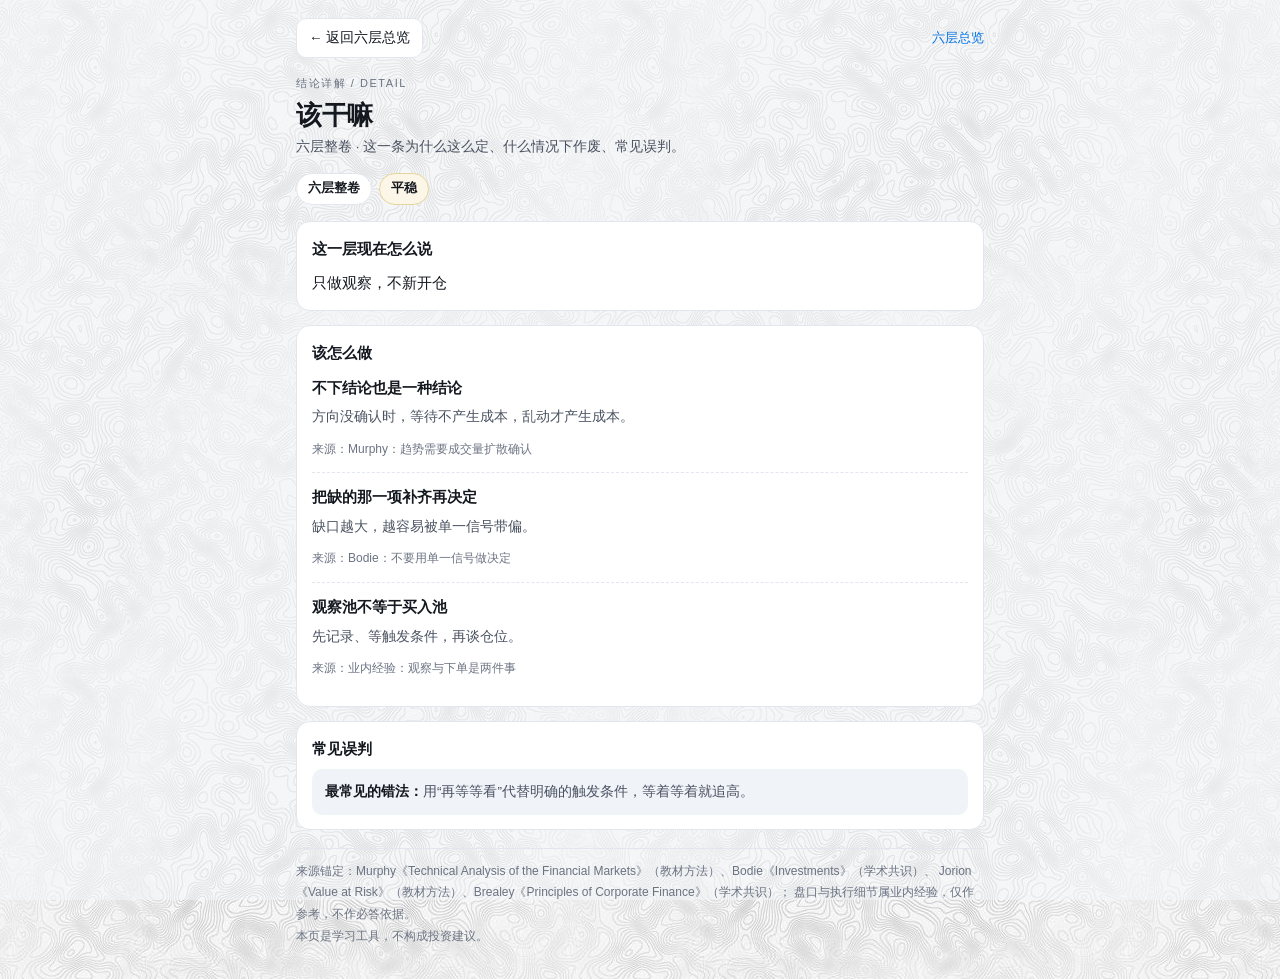
==== commit 5d2d1954: "统一全站纱罩：删除首屏 hero-bg 三层纹理视差与局部白纱，改为一层 fixed 铺满的半透明纱罩（浅 rgba(245,247,251,.5) / 暗 rgba(9,10,13,.64)），层级" ====
--- a/explain/detail.html
+++ b/explain/detail.html
@@ -26,7 +26,12 @@
   :root:not([data-theme="light"]){background-image:url(../assets/tex-contour-1487-dark.jpg)}
 }
 :root[data-theme="dark"]{background-image:url(../assets/tex-contour-1487-dark.jpg)}
-/* 动态渐变层已移除：层级恢复为 纸白底 → 等高线纹理 → 正文 */
+/* 全站唯一一层纱罩：fixed 铺满，纹理之上、正文之下（与 app.css 同款） */
+body::before{content:"";position:fixed;inset:0;z-index:0;pointer-events:none;background:rgba(245,247,251,.5)}
+@media (prefers-color-scheme:dark){
+  :root:not([data-theme="light"]) body::before{background:rgba(9,10,13,.64)}
+}
+:root[data-theme="dark"] body::before{background:rgba(9,10,13,.64)}
 /* 页面转场遮幕 */
 .pv{position:fixed;inset:0;z-index:9999;pointer-events:none;background:#f5f5f5;
   transform:translateX(-100%);
